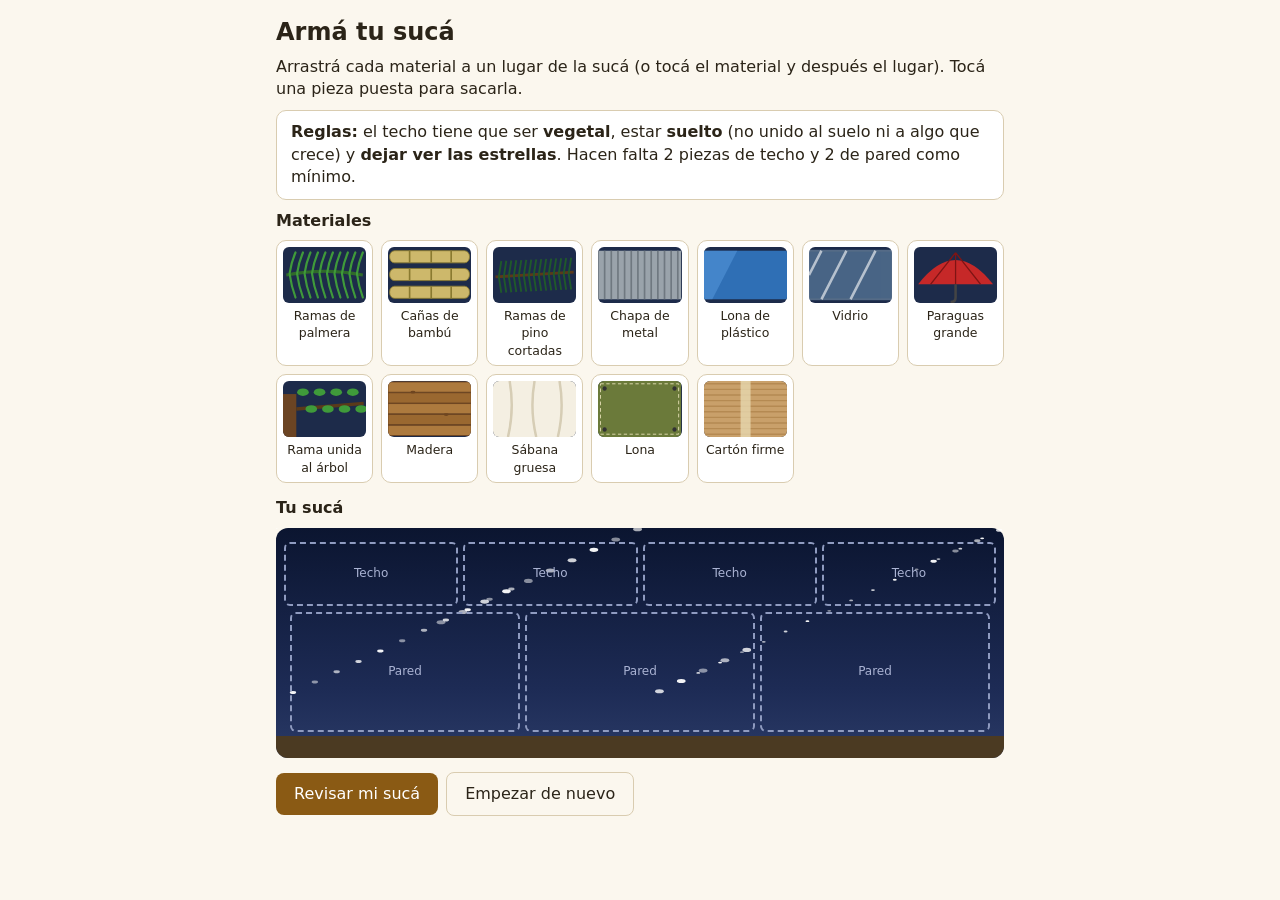
==== arma-tu-sucot/arma-tu-suca.html @ 6ef28e83 "arma-tu-suca feooo" ====
<!DOCTYPE html>
<html lang="es">

<head>
    <meta charset="utf-8">
    <meta name="viewport" content="width=device-width, initial-scale=1, viewport-fit=cover">
    <title>Armá tu sucá</title>
    <link rel="stylesheet" href="arma-tu-suca.css">
</head>

<body>
    <main>
        <h1>Armá tu sucá</h1>
        <p>Arrastrá cada material a un lugar de la sucá (o tocá el material y después el lugar). Tocá una pieza puesta
            para sacarla.</p>
            <div class="rules"><b>Reglas:</b> el techo tiene que ser <b>vegetal</b>, estar <b>suelto</b> (no unido al suelo
            ni a algo que crece) y <b>dejar ver las estrellas</b>. Hacen falta 2 piezas de techo y 2 de pared como
            mínimo.</div>
        <div class="lbl">Materiales</div>
        <div class="pal" id="pal"></div>
        <div class="lbl">Tu sucá</div>
        <div class="scene" id="scene"></div>
        <button id="chk">Revisar mi sucá</button><button class="sec" id="rst">Empezar de nuevo</button>
        <div id="res"></div>
    </main>
    
    <script src="arma-tu-suca.js"></script>
</body>
</html>
---- arma-tu-sucot/arma-tu-suca.css ----
:root {
            --bg: #fbf7ee;
            --fg: #2b2418;
            --card: #fff;
            --line: #d9ccb0;
            --ok: #2e7d32;
            --bad: #b3261e;
            --acc: #8a5a14;
            box-sizing: border-box;
            padding-top: env(safe-area-inset-top, 0px);
            padding-bottom: env(safe-area-inset-bottom, 0px)
        }

        @media (prefers-color-scheme:dark) {
            :root:not([data-theme="light"]) {
                --bg: #1b1812;
                --fg: #f1e9d6;
                --card: #262116;
                --line: #4a4130;
                --ok: #7bc97f;
                --bad: #ff8a80;
                --acc: #e0b060
            }
        }

        :root[data-theme="dark"] {
            --bg: #1b1812;
            --fg: #f1e9d6;
            --card: #262116;
            --line: #4a4130;
            --ok: #7bc97f;
            --bad: #ff8a80;
            --acc: #e0b060
        }

        * {
            box-sizing: border-box
        }

        body {
            margin: 0;
            background: var(--bg);
            color: var(--fg);
            font: 16px/1.4 system-ui, sans-serif
        }

        main {
            max-width: 760px;
            margin: 0 auto;
            padding: 16px
        }

        h1 {
            margin: 0 0 4px;
            font-size: 1.5rem
        }

        p {
            margin: 6px 0
        }

        .rules {
            background: var(--card);
            border: 1px solid var(--line);
            border-radius: 10px;
            padding: 10px 14px;
            margin: 10px 0
        }

        .pal {
            display: grid;
            grid-template-columns: repeat(auto-fill, minmax(96px, 1fr));
            gap: 8px;
            margin: 8px 0 14px
        }

        .tile {
            background: var(--card);
            border: 1px solid var(--line);
            border-radius: 10px;
            padding: 6px;
            text-align: center;
            font-size: .78rem;
            cursor: grab;
            user-select: none
        }

        .tile svg {
            width: 100%;
            height: 56px;
            display: block;
            background: #1d2b4a;
            border-radius: 6px;
            margin-bottom: 4px
        }

        .tile.sel {
            outline: 3px solid var(--acc)
        }

        .scene {
            position: relative;
            border-radius: 12px;
            padding: 14px 14px 26px;
            margin: 8px 0 14px;
            background: linear-gradient(#0b1530, #1d2b55 70%, #2a3a66)
        }

        .scene .st {
            position: absolute;
            inset: 0;
            width: 100%;
            height: 100%;
            pointer-events: none
        }

        .scene:after {
            content: "";
            position: absolute;
            left: 0;
            right: 0;
            bottom: 0;
            height: 22px;
            background: #4b3a22;
            border-radius: 0 0 12px 12px
        }

        .row {
            position: relative;
            z-index: 1;
            display: grid;
            gap: 5px
        }

        .roof {
            grid-template-columns: repeat(4, 1fr);
            margin: 0 -6px 6px
        }

        .walls {
            grid-template-columns: repeat(3, 1fr)
        }

        .slot {
            border: 2px dashed #8f9bc0;
            border-radius: 6px;
            color: #aab3d3;
            font-size: .75rem;
            display: flex;
            align-items: center;
            justify-content: center;
            cursor: pointer;
            overflow: hidden
        }

        .roof .slot {
            height: 64px
        }

        .walls .slot {
            height: 120px
        }

        .slot svg {
            width: 100%;
            height: 100%;
            display: block
        }

        .slot.f {
            border-style: solid;
            border-color: transparent
        }

        .slot.ok {
            border-color: #7bc97f
        }

        .slot.bad {
            border-color: #ff6b60
        }

        .lbl {
            font-weight: 600;
            margin-top: 6px
        }

        button {
            font: inherit;
            padding: 10px 18px;
            border-radius: 8px;
            border: 0;
            background: var(--acc);
            color: #fff;
            cursor: pointer;
            margin-right: 8px
        }

        button.sec {
            background: transparent;
            color: var(--fg);
            border: 1px solid var(--line)
        }

        #res {
            margin-top: 14px;
            padding: 12px 14px;
            border-radius: 10px;
            border: 1px solid var(--line);
            background: var(--card);
            display: none
        }

        #res.win {
            border-color: var(--ok)
        }

        #res.lose {
            border-color: var(--bad)
        }

        #res li {
            margin: 4px 0
        }
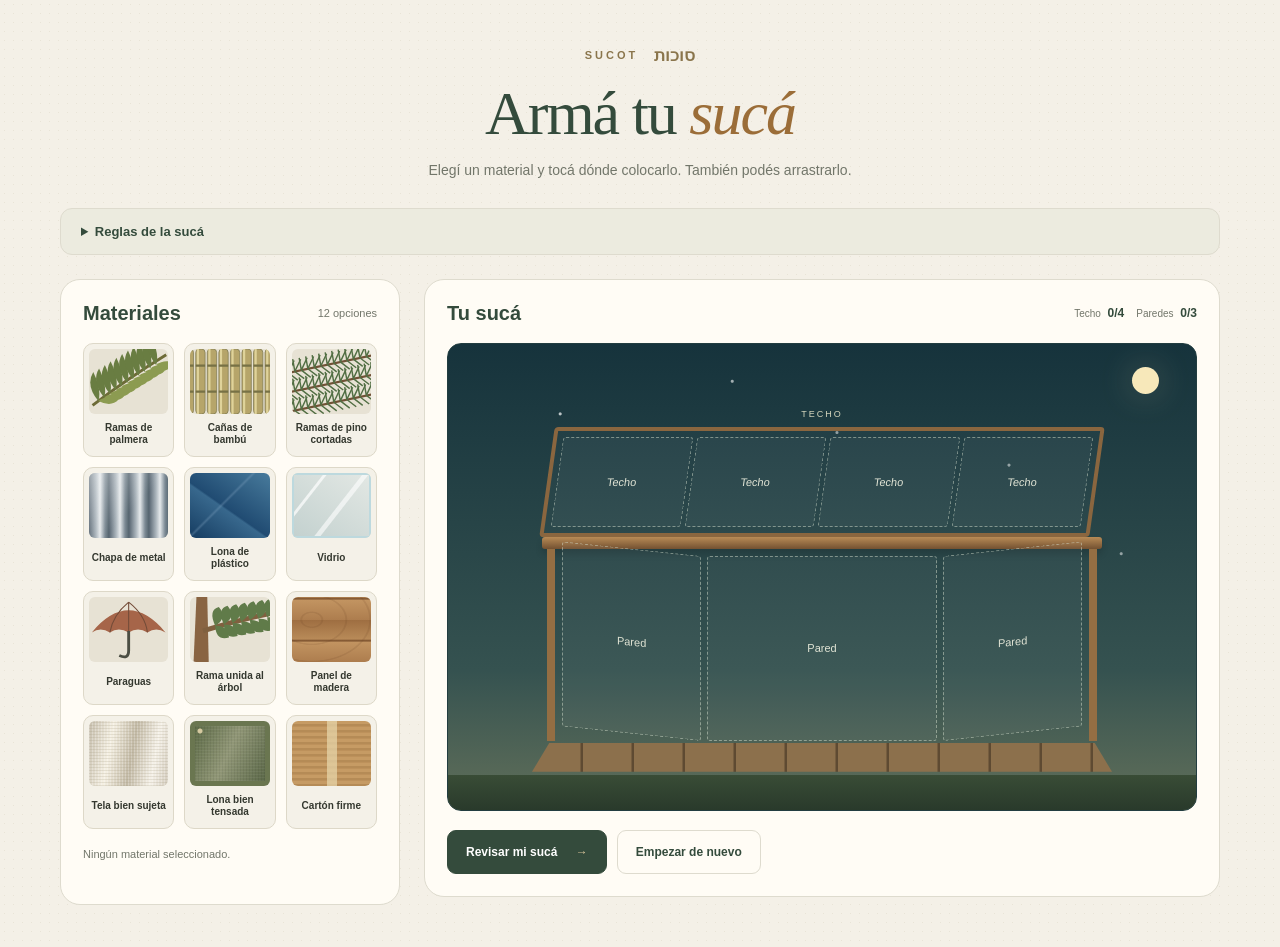
==== commit 68370e4f: "arregle muchos commits" ====
--- a/arma-tu-sucot/arma-tu-suca.html
+++ b/arma-tu-sucot/arma-tu-suca.html
@@ -1,29 +1,139 @@
 <!DOCTYPE html>
 <html lang="es">
+<head>
+  <meta charset="UTF-8">
+  <meta name="viewport" content="width=device-width, initial-scale=1.0">
+  <meta name="theme-color" content="#344b3c">
 
-<head>
-    <meta charset="utf-8">
-    <meta name="viewport" content="width=device-width, initial-scale=1, viewport-fit=cover">
-    <title>Armá tu sucá</title>
-    <link rel="stylesheet" href="arma-tu-suca.css">
+  <title>Armá tu sucá</title>
+
+  <link rel="stylesheet" href="arma-tu-suca.css">
+  <script src="arma-tu-suca.js" defer></script>
 </head>
 
 <body>
-    <main>
-        <h1>Armá tu sucá</h1>
-        <p>Arrastrá cada material a un lugar de la sucá (o tocá el material y después el lugar). Tocá una pieza puesta
-            para sacarla.</p>
-            <div class="rules"><b>Reglas:</b> el techo tiene que ser <b>vegetal</b>, estar <b>suelto</b> (no unido al suelo
-            ni a algo que crece) y <b>dejar ver las estrellas</b>. Hacen falta 2 piezas de techo y 2 de pared como
-            mínimo.</div>
-        <div class="lbl">Materiales</div>
-        <div class="pal" id="pal"></div>
-        <div class="lbl">Tu sucá</div>
-        <div class="scene" id="scene"></div>
-        <button id="chk">Revisar mi sucá</button><button class="sec" id="rst">Empezar de nuevo</button>
-        <div id="res"></div>
-    </main>
-    
-    <script src="arma-tu-suca.js"></script>
+  <main>
+    <header class="encabezado">
+      <p class="fiesta">
+        SUCOT
+        <span lang="he" dir="rtl">סוכות</span>
+      </p>
+
+      <h1>Armá tu <em>sucá</em></h1>
+
+      <p>
+        Elegí un material y tocá dónde colocarlo.
+        También podés arrastrarlo.
+      </p>
+    </header>
+
+    <details class="reglas">
+      <summary>Reglas de la sucá</summary>
+
+      <div class="contenido-reglas">
+        <p>
+          El techo, llamado <strong>sjaj</strong>, se hace con ramas
+          o cañas cortadas. Debe dar más sombra que sol, con espacios
+          pequeños entre las ramas. Las paredes tienen que estar firmes.
+        </p>
+
+        <p>
+          En esta maqueta, completá los cuatro sectores del techo
+          y las tres paredes. Tocá una pieza puesta para quitarla;
+          si tenés otro material seleccionado, la reemplazás.
+        </p>
+
+        <a
+          href="https://es.chabad.org/library/article_cdo/aid/420823/jewish/How-to-Build-a-Sukkah.htm"
+          target="_blank"
+          rel="noopener noreferrer"
+        >
+          Leer más
+        </a>
+      </div>
+    </details>
+
+    <div class="juego">
+      <section class="materiales" aria-labelledby="titulo-materiales">
+        <div class="cabecera-panel">
+          <h2 id="titulo-materiales">Materiales</h2>
+          <span class="cantidad">12 opciones</span>
+        </div>
+
+        <div id="pal" class="pal"></div>
+
+        <p id="seleccion" class="seleccion" aria-live="polite">
+          Ningún material seleccionado.
+        </p>
+      </section>
+
+      <section class="construccion" aria-labelledby="titulo-suca">
+        <div class="cabecera-panel">
+          <h2 id="titulo-suca">Tu sucá</h2>
+
+          <div class="contadores" aria-live="polite">
+            <span>
+              Techo
+              <strong id="cuenta-techo">0/4</strong>
+            </span>
+
+            <span>
+              Paredes
+              <strong id="cuenta-paredes">0/3</strong>
+            </span>
+          </div>
+        </div>
+
+        <div id="scene" class="scene" aria-label="Maqueta de la sucá">
+          <div class="luna" aria-hidden="true"></div>
+
+          <div class="estructura">
+            <div class="etiqueta-zona">TECHO</div>
+            <div id="roof" class="roof"></div>
+            <div class="viga" aria-hidden="true"></div>
+            <div id="walls" class="walls"></div>
+            <div class="piso" aria-hidden="true"></div>
+          </div>
+        </div>
+
+        <div class="acciones">
+          <button id="chk" class="principal" type="button">
+            Revisar mi sucá
+            <span aria-hidden="true">→</span>
+          </button>
+
+          <button id="rst" class="secundario" type="button">
+            Empezar de nuevo
+          </button>
+        </div>
+
+        <div
+          id="res"
+          class="resultado"
+          role="status"
+          aria-live="polite"
+          hidden
+        ></div>
+      </section>
+    </div>
+  </main>
+
+  <dialog id="premio" class="premio" aria-labelledby="titulo-premio">
+    <div class="contenido-premio">
+      <p class="fiesta">SUCÁ TERMINADA</p>
+
+      <h2 id="titulo-premio">Código del candado</h2>
+
+      <p>El número de este juego es:</p>
+
+      <div class="digito">8</div>
+
+      <button id="cerrar" class="principal" type="button">
+        Cerrar
+      </button>
+    </div>
+
+    <div id="confeti" class="confeti" aria-hidden="true"></div>
+  </dialog>
 </body>
 </html>
--- a/arma-tu-sucot/arma-tu-suca.css
+++ b/arma-tu-sucot/arma-tu-suca.css
@@ -1,224 +1,860 @@
-        :root {
-            --bg: #fbf7ee;
-            --fg: #2b2418;
-            --card: #fff;
-            --line: #d9ccb0;
-            --ok: #2e7d32;
-            --bad: #b3261e;
-            --acc: #8a5a14;
-            box-sizing: border-box;
-            padding-top: env(safe-area-inset-top, 0px);
-            padding-bottom: env(safe-area-inset-bottom, 0px)
-        }
-
-        @media (prefers-color-scheme:dark) {
-            :root:not([data-theme="light"]) {
-                --bg: #1b1812;
-                --fg: #f1e9d6;
-                --card: #262116;
-                --line: #4a4130;
-                --ok: #7bc97f;
-                --bad: #ff8a80;
-                --acc: #e0b060
-            }
-        }
-
-        :root[data-theme="dark"] {
-            --bg: #1b1812;
-            --fg: #f1e9d6;
-            --card: #262116;
-            --line: #4a4130;
-            --ok: #7bc97f;
-            --bad: #ff8a80;
-            --acc: #e0b060
-        }
-
-        * {
-            box-sizing: border-box
-        }
-
-        body {
-            margin: 0;
-            background: var(--bg);
-            color: var(--fg);
-            font: 16px/1.4 system-ui, sans-serif
-        }
-
-        main {
-            max-width: 760px;
-            margin: 0 auto;
-            padding: 16px
-        }
-
-        h1 {
-            margin: 0 0 4px;
-            font-size: 1.5rem
-        }
-
-        p {
-            margin: 6px 0
-        }
-
-        .rules {
-            background: var(--card);
-            border: 1px solid var(--line);
-            border-radius: 10px;
-            padding: 10px 14px;
-            margin: 10px 0
-        }
-
-        .pal {
-            display: grid;
-            grid-template-columns: repeat(auto-fill, minmax(96px, 1fr));
-            gap: 8px;
-            margin: 8px 0 14px
-        }
-
-        .tile {
-            background: var(--card);
-            border: 1px solid var(--line);
-            border-radius: 10px;
-            padding: 6px;
-            text-align: center;
-            font-size: .78rem;
-            cursor: grab;
-            user-select: none
-        }
-
-        .tile svg {
-            width: 100%;
-            height: 56px;
-            display: block;
-            background: #1d2b4a;
-            border-radius: 6px;
-            margin-bottom: 4px
-        }
-
-        .tile.sel {
-            outline: 3px solid var(--acc)
-        }
-
-        .scene {
-            position: relative;
-            border-radius: 12px;
-            padding: 14px 14px 26px;
-            margin: 8px 0 14px;
-            background: linear-gradient(#0b1530, #1d2b55 70%, #2a3a66)
-        }
-
-        .scene .st {
-            position: absolute;
-            inset: 0;
-            width: 100%;
-            height: 100%;
-            pointer-events: none
-        }
-
-        .scene:after {
-            content: "";
-            position: absolute;
-            left: 0;
-            right: 0;
-            bottom: 0;
-            height: 22px;
-            background: #4b3a22;
-            border-radius: 0 0 12px 12px
-        }
-
-        .row {
-            position: relative;
-            z-index: 1;
-            display: grid;
-            gap: 5px
-        }
-
-        .roof {
-            grid-template-columns: repeat(4, 1fr);
-            margin: 0 -6px 6px
-        }
-
-        .walls {
-            grid-template-columns: repeat(3, 1fr)
-        }
-
-        .slot {
-            border: 2px dashed #8f9bc0;
-            border-radius: 6px;
-            color: #aab3d3;
-            font-size: .75rem;
-            display: flex;
-            align-items: center;
-            justify-content: center;
-            cursor: pointer;
-            overflow: hidden
-        }
-
-        .roof .slot {
-            height: 64px
-        }
-
-        .walls .slot {
-            height: 120px
-        }
-
-        .slot svg {
-            width: 100%;
-            height: 100%;
-            display: block
-        }
-
-        .slot.f {
-            border-style: solid;
-            border-color: transparent
-        }
-
-        .slot.ok {
-            border-color: #7bc97f
-        }
-
-        .slot.bad {
-            border-color: #ff6b60
-        }
-
-        .lbl {
-            font-weight: 600;
-            margin-top: 6px
-        }
-
-        button {
-            font: inherit;
-            padding: 10px 18px;
-            border-radius: 8px;
-            border: 0;
-            background: var(--acc);
-            color: #fff;
-            cursor: pointer;
-            margin-right: 8px
-        }
-
-        button.sec {
-            background: transparent;
-            color: var(--fg);
-            border: 1px solid var(--line)
-        }
-
-        #res {
-            margin-top: 14px;
-            padding: 12px 14px;
-            border-radius: 10px;
-            border: 1px solid var(--line);
-            background: var(--card);
-            display: none
-        }
-
-        #res.win {
-            border-color: var(--ok)
-        }
-
-        #res.lose {
-            border-color: var(--bad)
-        }
-
-        #res li {
-            margin: 4px 0
-        }+:root {
+  --fondo: #f4f0e7;
+  --papel: #fffcf5;
+  --verde: #344b3c;
+  --tinta: #34382f;
+  --suave: #72766a;
+  --linea: #dedbce;
+  --ok: #426e45;
+  --error: #a44939;
+}
+
+* {
+  box-sizing: border-box;
+}
+
+[hidden] {
+  display: none !important;
+}
+
+body {
+  margin: 0;
+  padding: 42px 24px;
+  background:
+    radial-gradient(#c9c0aa40 .7px, transparent .7px) 0 0 / 9px 9px,
+    var(--fondo);
+  color: var(--tinta);
+  font-family: Arial, Helvetica, sans-serif;
+}
+
+main {
+  max-width: 1160px;
+  margin: auto;
+}
+
+button {
+  font: inherit;
+  cursor: pointer;
+  -webkit-tap-highlight-color: transparent;
+}
+
+p {
+  line-height: 1.6;
+}
+
+.encabezado {
+  text-align: center;
+  margin-bottom: 26px;
+}
+
+.fiesta {
+  display: flex;
+  justify-content: center;
+  align-items: center;
+  gap: 16px;
+  margin: 0;
+  color: #8a754c;
+  font-size: 11px;
+  font-weight: bold;
+  letter-spacing: 3px;
+}
+
+.fiesta [lang="he"] {
+  font-size: 17px;
+  letter-spacing: 0;
+}
+
+h1 {
+  margin: 10px 0 12px;
+  color: var(--verde);
+  font: normal clamp(38px, 5vw, 62px)/1.1 Georgia, serif;
+  letter-spacing: -2px;
+}
+
+h1 em {
+  color: #9b6d38;
+  font-weight: normal;
+}
+
+.encabezado > p:last-child {
+  margin: 0;
+  color: var(--suave);
+  font-size: 14px;
+}
+
+h2 {
+  margin: 0;
+  font-size: 20px;
+  color: var(--verde);
+}
+
+.reglas {
+  margin: 0 0 24px;
+  border: 1px solid var(--linea);
+  border-radius: 12px;
+  background: #ecebdf;
+}
+
+.reglas summary {
+  padding: 15px 20px;
+  color: var(--verde);
+  font-size: 13px;
+  font-weight: bold;
+  cursor: pointer;
+}
+
+.contenido-reglas {
+  padding: 0 20px 18px;
+  font-size: 13px;
+}
+
+.contenido-reglas p {
+  margin: 0 0 9px;
+}
+
+.contenido-reglas a {
+  color: var(--verde);
+  text-underline-offset: 3px;
+}
+
+.juego {
+  display: grid;
+  grid-template-columns: 340px minmax(0, 1fr);
+  gap: 24px;
+  align-items: start;
+}
+
+.materiales,
+.construccion {
+  min-width: 0;
+  padding: 22px;
+  border: 1px solid var(--linea);
+  border-radius: 20px;
+  background: var(--papel);
+}
+
+.cabecera-panel {
+  display: flex;
+  align-items: center;
+  justify-content: space-between;
+  gap: 12px;
+  margin-bottom: 18px;
+}
+
+.cantidad {
+  color: var(--suave);
+  font-size: 11px;
+}
+
+.pal {
+  display: grid;
+  grid-template-columns: repeat(3, minmax(0, 1fr));
+  gap: 10px;
+}
+
+.tile {
+  min-width: 0;
+  padding: 5px;
+  border: 1px solid #ddd8c8;
+  border-radius: 10px;
+  background: #f4f1e8;
+  color: var(--tinta);
+  transition: transform 150ms, border-color 150ms;
+}
+
+.tile:hover {
+  transform: translateY(-2px);
+  border-color: #9b987c;
+}
+
+.tile.sel {
+  border-color: var(--verde);
+  outline: 2px solid var(--verde);
+  outline-offset: 1px;
+  background: #e6ecdf;
+}
+
+.tile .muestra {
+  height: 65px;
+  border-radius: 6px;
+}
+
+.tile-nombre {
+  display: grid;
+  align-items: center;
+  min-height: 37px;
+  padding: 5px 1px 1px;
+  font-size: 10px;
+  font-weight: bold;
+  line-height: 1.25;
+}
+
+.seleccion {
+  min-height: 36px;
+  margin: 17px 0 0;
+  color: var(--suave);
+  font-size: 11px;
+}
+
+.muestra {
+  position: relative;
+  display: block;
+  width: 100%;
+  height: 100%;
+  overflow: hidden;
+  background: #e7e2d4;
+  pointer-events: none;
+}
+
+.muestra svg {
+  display: block;
+  width: 100%;
+  height: 100%;
+}
+
+.textura {
+  display: block;
+  width: 100%;
+  height: 100%;
+}
+
+/* Metal */
+.textura-4 {
+  background:
+    linear-gradient(135deg, #ffffff66, transparent 55%),
+    repeating-linear-gradient(
+      90deg,
+      #576571 0,
+      #abb5bc 7px,
+      #e5e9eb 11px,
+      #7d8b95 16px,
+      #53636d 20px
+    );
+}
+
+/* Plástico */
+.textura-5 {
+  background:
+    linear-gradient(
+      135deg,
+      transparent 42%,
+      #89aac74d 44%,
+      transparent 46%
+    ),
+    linear-gradient(
+      35deg,
+      #153c61,
+      #38688d 44%,
+      #204b72 46%,
+      #487b9c
+    );
+}
+
+/* Vidrio */
+.textura-6 {
+  border: 2px solid #bdd9de;
+  background:
+    linear-gradient(
+      128deg,
+      transparent 23%,
+      #ffffffb3 24% 26%,
+      transparent 27% 55%,
+      #ffffff99 56% 60%,
+      transparent 61%
+    ),
+    linear-gradient(35deg, #8eb8c866, #dfebee99);
+}
+
+/* Madera */
+.textura-9 {
+  background:
+    repeating-radial-gradient(
+      ellipse at 25% 35%,
+      transparent 0 9px,
+      #5c35191f 10px 11px,
+      transparent 12px 24px
+    ),
+    repeating-linear-gradient(
+      0deg,
+      #ad7d4e 0,
+      #c29461 20px,
+      #754b29 21px,
+      #b88a58 23px,
+      #9e6e41 42px
+    );
+}
+
+/* Tela */
+.textura-10 {
+  background:
+    repeating-linear-gradient(
+      0deg,
+      #988f7330 0 1px,
+      transparent 1px 3px
+    ),
+    repeating-linear-gradient(
+      90deg,
+      #ffffff40 0 1px,
+      transparent 1px 3px
+    ),
+    linear-gradient(
+      100deg,
+      #c5bdac,
+      #f5f0e3 28%,
+      #c2b9a5 54%,
+      #f5f1e8 80%,
+      #d2cabb
+    );
+}
+
+/* Lona */
+.textura-11 {
+  border: 5px solid #6a7650;
+  background:
+    radial-gradient(
+      circle at 5px 5px,
+      #d5c9a0 0 2px,
+      transparent 3px
+    ),
+    repeating-linear-gradient(
+      0deg,
+      #ffffff0d 0 1px,
+      transparent 1px 3px
+    ),
+    repeating-linear-gradient(
+      90deg,
+      #00000010 0 1px,
+      transparent 1px 3px
+    ),
+    linear-gradient(115deg, #5d6b47, #919777 48%, #5b6848);
+}
+
+/* Cartón */
+.textura-12 {
+  background:
+    linear-gradient(
+      90deg,
+      transparent 44%,
+      #e8d8acb3 44% 57%,
+      transparent 57%
+    ),
+    repeating-linear-gradient(
+      0deg,
+      #b58b56 0 2px,
+      #c69b64 2px 5px,
+      #bd915b 5px 6px
+    );
+}
+
+.contadores {
+  display: flex;
+  gap: 12px;
+  color: var(--suave);
+  font-size: 10px;
+}
+
+.contadores span {
+  white-space: nowrap;
+}
+
+.contadores strong {
+  display: inline-block;
+  margin-left: 4px;
+  color: var(--verde);
+  font-size: 12px;
+}
+
+.scene {
+  position: relative;
+  overflow: hidden;
+  min-height: 425px;
+  padding: 65px 35px 38px;
+  border: 1px solid #223d40;
+  border-radius: 14px;
+  isolation: isolate;
+  background:
+    radial-gradient(
+      circle at 15% 15%,
+      #ffffffb3 0 1px,
+      transparent 2px
+    ),
+    radial-gradient(
+      circle at 38% 8%,
+      #ffffff99 0 1px,
+      transparent 2px
+    ),
+    radial-gradient(
+      circle at 75% 26%,
+      #ffffff80 0 1px,
+      transparent 2px
+    ),
+    radial-gradient(
+      circle at 90% 45%,
+      #ffffff80 0 1px,
+      transparent 2px
+    ),
+    radial-gradient(
+      circle at 52% 19%,
+      #ffffff80 0 1px,
+      transparent 2px
+    ),
+    linear-gradient(#16333c, #355250 70%, #62705a);
+}
+
+.scene::after {
+  content: "";
+  position: absolute;
+  inset: auto 0 0;
+  height: 35px;
+  z-index: -1;
+  background: linear-gradient(#394c36, #293a2b);
+}
+
+.luna {
+  position: absolute;
+  top: 23px;
+  right: 37px;
+  width: 27px;
+  height: 27px;
+  border-radius: 50%;
+  background: #f7e8ba;
+  box-shadow: 0 0 35px #ffedb43b;
+}
+
+.estructura {
+  position: relative;
+  max-width: 550px;
+  margin: auto;
+}
+
+.etiqueta-zona {
+  margin-bottom: 8px;
+  color: #d5d6bd;
+  text-align: center;
+  font-size: 9px;
+  letter-spacing: 2px;
+}
+
+.roof {
+  display: grid;
+  grid-template-columns: repeat(4, minmax(0, 1fr));
+  gap: 4px;
+  padding: 6px;
+  border: 4px solid #8a663f;
+  border-radius: 4px;
+  background: #ffffff05;
+  transform: skewX(-8deg);
+}
+
+.viga {
+  height: 12px;
+  margin: 0 -5px;
+  border-radius: 3px;
+  background: linear-gradient(#b88b56, #735131);
+  box-shadow: 0 5px 7px #00000024;
+}
+
+.walls {
+  display: grid;
+  grid-template-columns: 1fr 1.65fr 1fr;
+  gap: 6px;
+  padding: 7px 7px 0;
+  border-left: 8px solid #946e43;
+  border-right: 8px solid #946e43;
+}
+
+.slot {
+  position: relative;
+  display: grid;
+  align-items: center;
+  justify-items: center;
+  min-width: 0;
+  padding: 0;
+  overflow: hidden;
+  border: 1px dashed #d3ddcc80;
+  border-radius: 3px;
+  background: #ffffff09;
+  color: #e1e4d5;
+  font-size: 11px;
+  transition: background-color 150ms, box-shadow 150ms;
+}
+
+.roof .slot {
+  height: 90px;
+}
+
+.walls .slot {
+  height: 185px;
+}
+
+.walls .slot:first-child {
+  transform: skewY(6deg);
+  transform-origin: top right;
+}
+
+.walls .slot:last-child {
+  transform: skewY(-6deg);
+  transform-origin: top left;
+}
+
+.slot:hover,
+.slot.destino {
+  background-color: #ffffff24;
+  box-shadow: inset 0 0 0 2px #e8d6aa;
+}
+
+.slot.f {
+  border-style: solid;
+  border-color: #e7d8b333;
+}
+
+.slot.ok {
+  box-shadow: inset 0 0 0 3px #8cb979;
+}
+
+.slot.bad {
+  box-shadow: inset 0 0 0 3px #e59a80;
+}
+
+.slot.ok::after,
+.slot.bad::after {
+  position: absolute;
+  top: 5px;
+  right: 5px;
+  display: grid;
+  place-items: center;
+  width: 20px;
+  height: 20px;
+  border-radius: 50%;
+  color: white;
+  font-size: 13px;
+}
+
+.slot.ok::after {
+  content: "✓";
+  background: #426e45;
+}
+
+.slot.bad::after {
+  content: "!";
+  background: #a44939;
+}
+
+.piso {
+  height: 29px;
+  margin: 2px -15px 0;
+  clip-path: polygon(3% 0, 97% 0, 100% 100%, 0 100%);
+  background: repeating-linear-gradient(
+    90deg,
+    #8c704c 0 48px,
+    #5e4a32 49px 51px
+  );
+}
+
+.acciones {
+  display: flex;
+  flex-wrap: wrap;
+  align-items: center;
+  gap: 10px;
+  margin-top: 19px;
+}
+
+.principal,
+.secundario {
+  min-height: 44px;
+  padding: 11px 18px;
+  border-radius: 9px;
+  font-size: 12px;
+  font-weight: bold;
+}
+
+.principal {
+  border: 1px solid var(--verde);
+  background: var(--verde);
+  color: white;
+}
+
+.principal:hover {
+  background: #45614c;
+}
+
+.principal span {
+  margin-left: 15px;
+  color: #d7c49a;
+}
+
+.secundario {
+  border: 1px solid var(--linea);
+  background: transparent;
+  color: var(--verde);
+}
+
+.secundario:hover {
+  background: #eeede1;
+}
+
+.resultado {
+  margin-top: 17px;
+  padding: 15px 17px;
+  border: 1px solid #c8997c;
+  border-radius: 11px;
+  background: #fff2e8;
+  font-size: 12px;
+  line-height: 1.6;
+}
+
+.resultado strong {
+  font-size: 13px;
+}
+
+.resultado ul {
+  margin: 7px 0 0;
+  padding-left: 18px;
+}
+
+.resultado li + li {
+  margin-top: 4px;
+}
+
+.resultado.win {
+  border-color: #9ab48c;
+  background: #edf3e5;
+}
+
+.premio {
+  width: min(360px, calc(100% - 32px));
+  padding: 0;
+  overflow: visible;
+  border: 1px solid #b6c2a8;
+  border-radius: 22px;
+  background: var(--papel);
+  color: var(--tinta);
+}
+
+.premio::backdrop {
+  background: #15271ecc;
+}
+
+.contenido-premio {
+  position: relative;
+  z-index: 1;
+  padding: 35px 25px;
+  text-align: center;
+}
+
+.premio .fiesta {
+  font-size: 9px;
+  letter-spacing: 2px;
+}
+
+.premio h2 {
+  margin: 13px 0 10px;
+  font: normal 29px Georgia, serif;
+}
+
+.premio p:not(.fiesta) {
+  margin: 0;
+  font-size: 13px;
+  color: var(--suave);
+}
+
+.digito {
+  margin: 15px auto 22px;
+  width: 105px;
+  border: 1px solid #c7d1b9;
+  border-radius: 14px;
+  background: #e9efdf;
+  font: bold 76px/1.35 Georgia, serif;
+  color: var(--verde);
+}
+
+.premio .principal {
+  width: 100%;
+}
+
+.confeti {
+  position: fixed;
+  inset: 0;
+  overflow: hidden;
+  pointer-events: none;
+}
+
+.confeti i {
+  position: absolute;
+  top: -20px;
+  width: 7px;
+  height: 12px;
+  animation: caer 3s linear forwards;
+}
+
+@keyframes caer {
+  to {
+    transform: translate(var(--desvio), 110vh) rotate(540deg);
+  }
+}
+
+button:focus-visible,
+summary:focus-visible,
+a:focus-visible {
+  outline: 3px solid #a8803a;
+  outline-offset: 4px;
+}
+
+.roof .material-1,
+.roof .material-2,
+.roof .material-3,
+.slot .material-6 {
+  background: transparent;
+}
+
+@media (max-width: 1000px) {
+  .juego {
+    grid-template-columns: 290px minmax(0, 1fr);
+    gap: 16px;
+  }
+
+  .materiales,
+  .construccion {
+    padding: 16px;
+  }
+
+  .scene {
+    padding-left: 20px;
+    padding-right: 20px;
+  }
+
+  .construccion .cabecera-panel {
+    align-items: flex-start;
+    flex-direction: column;
+    gap: 10px;
+  }
+}
+
+@media (max-width: 760px) {
+  body {
+    padding: 27px 16px;
+  }
+
+  .juego {
+    grid-template-columns: 1fr;
+  }
+
+  .pal {
+    grid-template-columns: repeat(4, minmax(0, 1fr));
+  }
+
+  .construccion .cabecera-panel {
+    align-items: center;
+    flex-direction: row;
+  }
+
+  .scene {
+    padding-left: 28px;
+    padding-right: 28px;
+  }
+
+  .seleccion {
+    min-height: 18px;
+    margin-top: 12px;
+  }
+}
+
+@media (max-width: 420px) {
+  body {
+    padding-left: 11px;
+    padding-right: 11px;
+  }
+
+  .encabezado > p:last-child {
+    max-width: 290px;
+    margin: auto;
+    font-size: 12px;
+  }
+
+  .materiales,
+  .construccion {
+    padding: 13px;
+    border-radius: 15px;
+  }
+
+  .pal {
+    gap: 7px;
+  }
+
+  .tile .muestra {
+    height: 49px;
+  }
+
+  .tile-nombre {
+    min-height: 40px;
+    font-size: 9px;
+  }
+
+  .scene {
+    min-height: 370px;
+    padding: 62px 15px 30px;
+  }
+
+  .roof .slot {
+    height: 70px;
+  }
+
+  .walls .slot {
+    height: 160px;
+  }
+
+  .roof {
+    padding: 4px;
+    gap: 3px;
+  }
+
+  .walls {
+    gap: 3px;
+    padding-left: 4px;
+    padding-right: 4px;
+  }
+
+  .slot {
+    font-size: 9px;
+  }
+
+  h2 {
+    font-size: 18px;
+  }
+
+  .contadores {
+    gap: 7px;
+    font-size: 9px;
+  }
+
+  .contadores strong {
+    margin-left: 2px;
+  }
+
+  .acciones {
+    gap: 8px;
+  }
+
+  .principal,
+  .secundario {
+    padding: 10px 12px;
+    font-size: 11px;
+  }
+
+  .principal span {
+    margin-left: 8px;
+  }
+}
+
+@media (prefers-reduced-motion: reduce) {
+  *,
+  *::before,
+  *::after {
+    animation: none !important;
+    transition: none !important;
+  }
+
+  .confeti {
+    display: none;
+  }
+}
